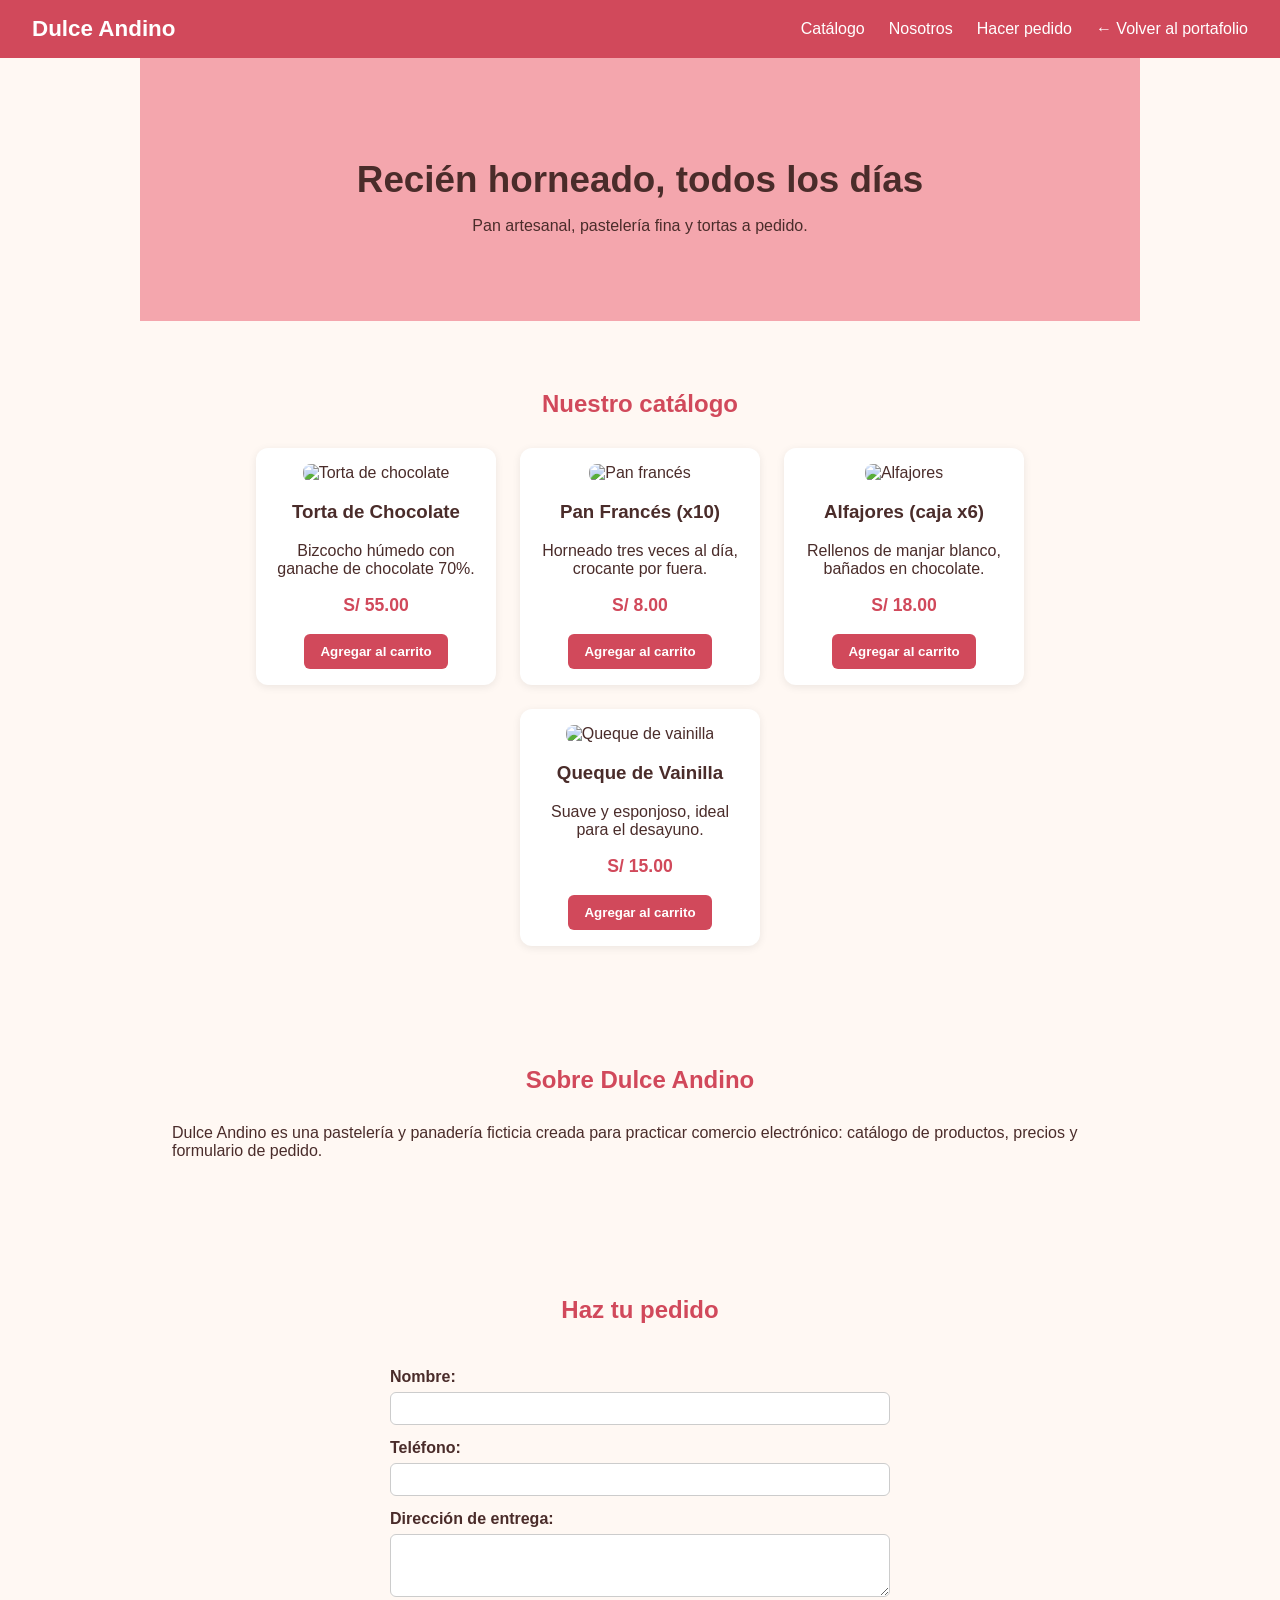
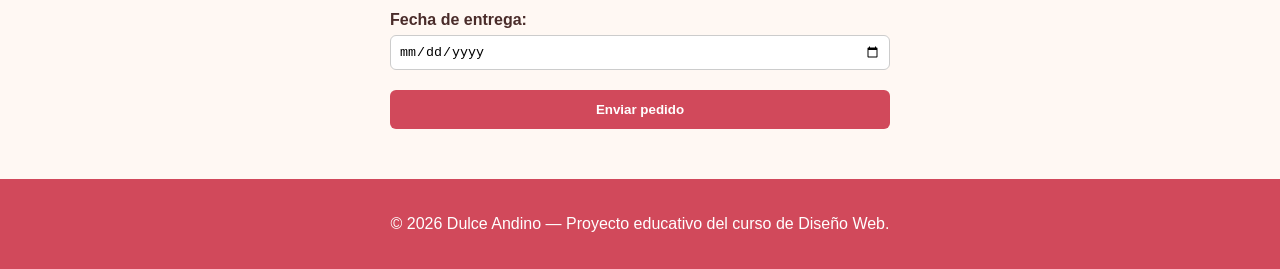
==== html/pasteleria_ecommerce.html @ 41d7ccf1 "Add 31ago26" ====
<!DOCTYPE html>
<html lang="es">
<head>
  <meta charset="UTF-8">
  <meta name="viewport" content="width=device-width, initial-scale=1.0">
  <meta name="description" content="Dulce Andino - Pastelería y Panadería">
  <title>Dulce Andino - Pastelería y Panadería</title>
  <link rel="stylesheet" href="../css/pasteleria_ecommerce.css">
</head>
<body>
  <header>
    <div class="logo">Dulce Andino</div>
    <nav>
      <ul>
        <li><a href="#catalogo">Catálogo</a></li>
        <li><a href="#nosotros">Nosotros</a></li>
        <li><a href="#contacto">Hacer pedido</a></li>
        <li><a href="portafolio.html">← Volver al portafolio</a></li>
      </ul>
    </nav>
  </header>

  <main>
    <section class="hero">
      <h1>Recién horneado, todos los días</h1>
      <p>Pan artesanal, pastelería fina y tortas a pedido.</p>
    </section>

    <section id="catalogo">
      <h2>Nuestro catálogo</h2>
      <div class="productos-grid">

        <article class="producto-card">
          <img src="https://placehold.co/220x160?text=Torta+Chocolate" alt="Torta de chocolate">
          <h3>Torta de Chocolate</h3>
          <p>Bizcocho húmedo con ganache de chocolate 70%.</p>
          <p class="precio">S/ 55.00</p>
          <button type="button">Agregar al carrito</button>
        </article>

        <article class="producto-card">
          <img src="https://placehold.co/220x160?text=Pan+Frances" alt="Pan francés">
          <h3>Pan Francés (x10)</h3>
          <p>Horneado tres veces al día, crocante por fuera.</p>
          <p class="precio">S/ 8.00</p>
          <button type="button">Agregar al carrito</button>
        </article>

        <article class="producto-card">
          <img src="https://placehold.co/220x160?text=Alfajores" alt="Alfajores">
          <h3>Alfajores (caja x6)</h3>
          <p>Rellenos de manjar blanco, bañados en chocolate.</p>
          <p class="precio">S/ 18.00</p>
          <button type="button">Agregar al carrito</button>
        </article>

        <article class="producto-card">
          <img src="https://placehold.co/220x160?text=Queque" alt="Queque de vainilla">
          <h3>Queque de Vainilla</h3>
          <p>Suave y esponjoso, ideal para el desayuno.</p>
          <p class="precio">S/ 15.00</p>
          <button type="button">Agregar al carrito</button>
        </article>

      </div>
    </section>

    <section id="nosotros">
      <h2>Sobre Dulce Andino</h2>
      <p>Dulce Andino es una pastelería y panadería ficticia creada para practicar comercio electrónico:
      catálogo de productos, precios y formulario de pedido.</p>
    </section>

    <section id="contacto">
      <h2>Haz tu pedido</h2>
      <form>
        <label for="nombre">Nombre:</label>
        <input type="text" id="nombre" name="nombre" required>

        <label for="telefono">Teléfono:</label>
        <input type="tel" id="telefono" name="telefono">

        <label for="direccion">Dirección de entrega:</label>
        <textarea id="direccion" name="direccion" rows="3"></textarea>

        <label for="fecha">Fecha de entrega:</label>
        <input type="date" id="fecha" name="fecha">

        <input type="submit" value="Enviar pedido">
      </form>
    </section>
  </main>

  <footer>
    <p>&copy; 2026 Dulce Andino — Proyecto educativo del curso de Diseño Web.</p>
  </footer>
</body>
</html>
---- css/pasteleria_ecommerce.css ----
* { box-sizing: border-box; }

body {
  font-family: 'Trebuchet MS', Arial, sans-serif;
  margin: 0;
  background-color: #fff8f3;
  color: #4a2c2a;
}

header {
  display: flex;
  justify-content: space-between;
  align-items: center;
  background-color: #d1495b;
  color: white;
  padding: 16px 32px;
}

.logo { font-size: 1.4rem; font-weight: bold; }

header nav ul {
  list-style: none;
  display: flex;
  gap: 24px;
  margin: 0;
  padding: 0;
}

header nav a { color: white; text-decoration: none; }
header nav a:hover { text-decoration: underline; }

.hero {
  background-color: #f4a6ad;
  text-align: center;
  padding: 70px 20px;
  color: #4a2c2a;
}

.hero h1 { font-size: 2.3rem; margin-bottom: 10px; }

section { padding: 50px 32px; max-width: 1000px; margin: 0 auto; }
h2 { text-align: center; color: #d1495b; margin-bottom: 30px; }

.productos-grid { display: flex; flex-wrap: wrap; gap: 24px; justify-content: center; }

.producto-card {
  background-color: white;
  border-radius: 12px;
  padding: 16px;
  width: 240px;
  text-align: center;
  box-shadow: 0 2px 8px rgba(0, 0, 0, 0.08);
}

.producto-card img { width: 100%; border-radius: 8px; }
.precio { font-weight: bold; color: #d1495b; font-size: 1.1rem; }

.producto-card button {
  background-color: #d1495b;
  color: white;
  border: none;
  padding: 10px 16px;
  border-radius: 6px;
  cursor: pointer;
  font-weight: bold;
}

.producto-card button:hover { background-color: #a83346; }

form { max-width: 500px; margin: 0 auto; display: flex; flex-direction: column; }
form label { margin-top: 14px; font-weight: bold; }

form input, form textarea {
  padding: 8px;
  margin-top: 6px;
  border-radius: 6px;
  border: 1px solid #ccc;
}

form input[type="submit"] {
  margin-top: 20px;
  background-color: #d1495b;
  color: white;
  border: none;
  padding: 12px;
  border-radius: 6px;
  font-weight: bold;
  cursor: pointer;
}

footer { background-color: #d1495b; color: white; text-align: center; padding: 20px; }
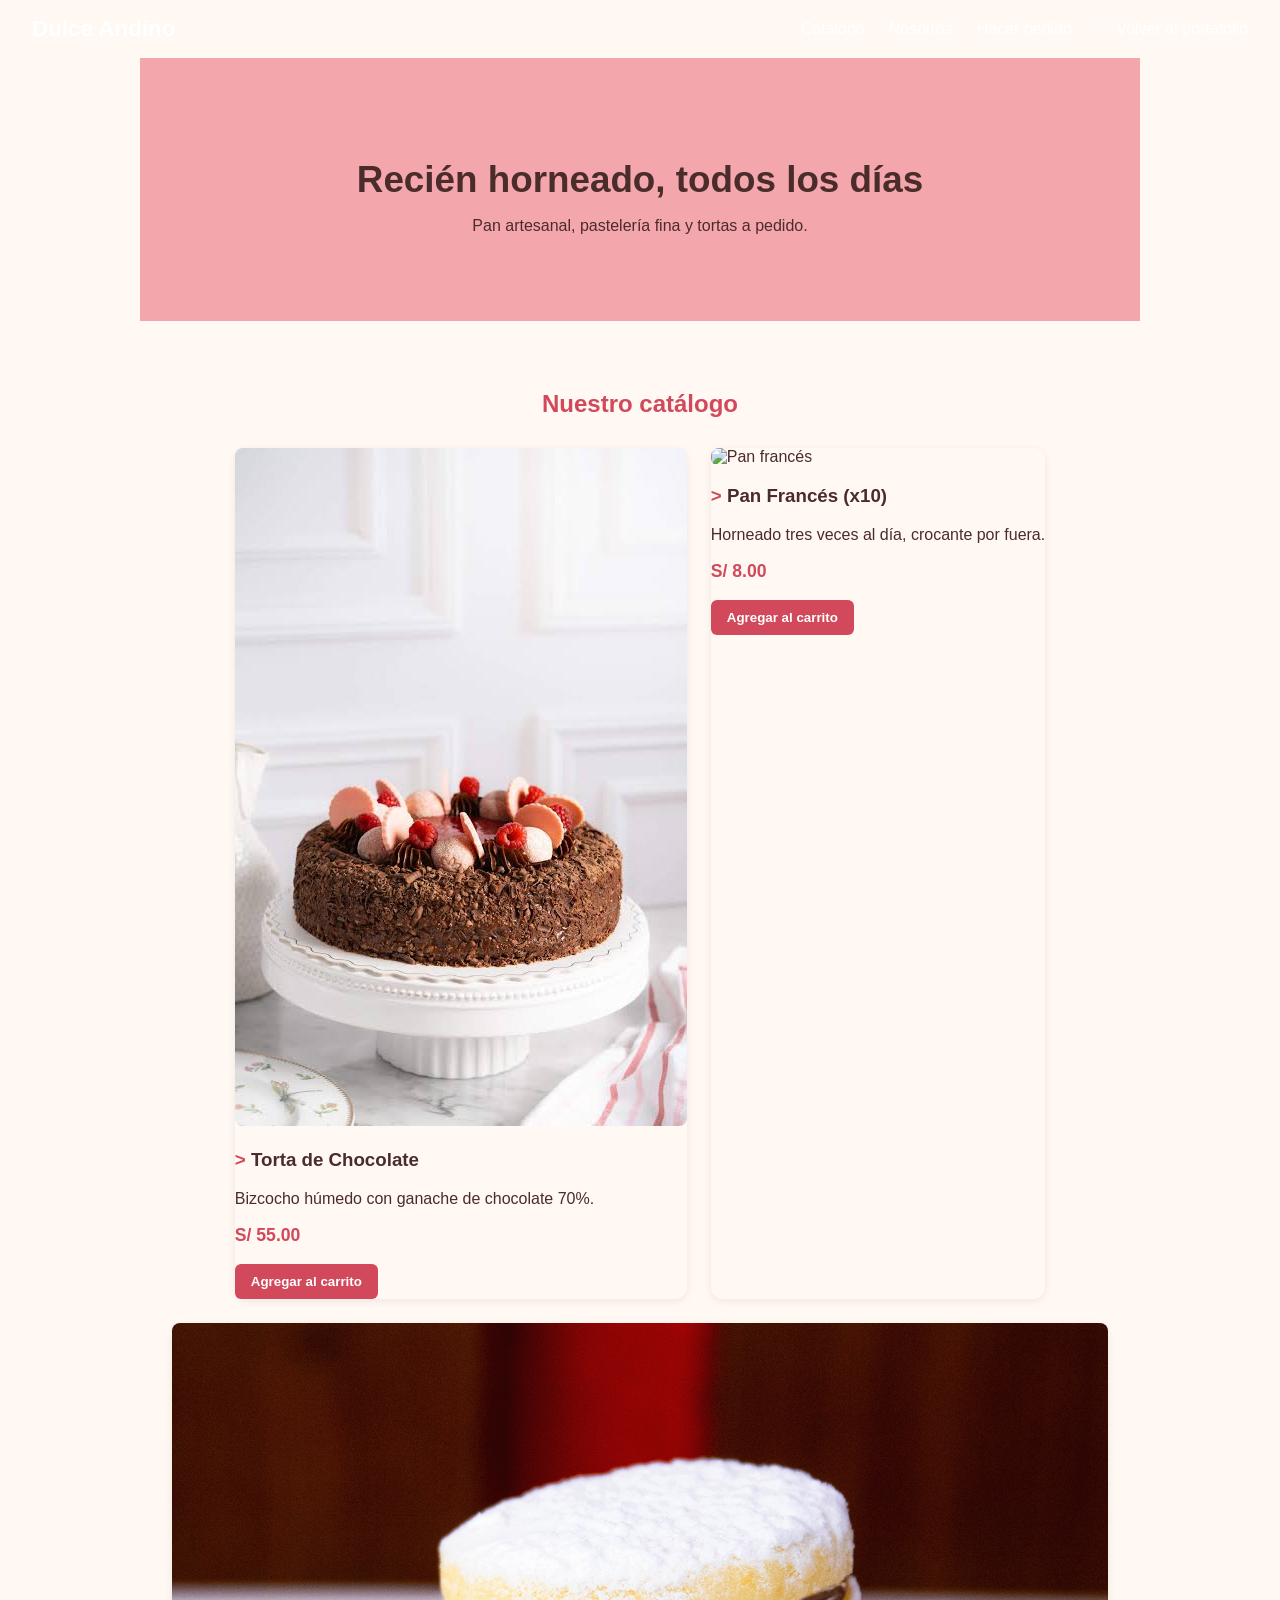
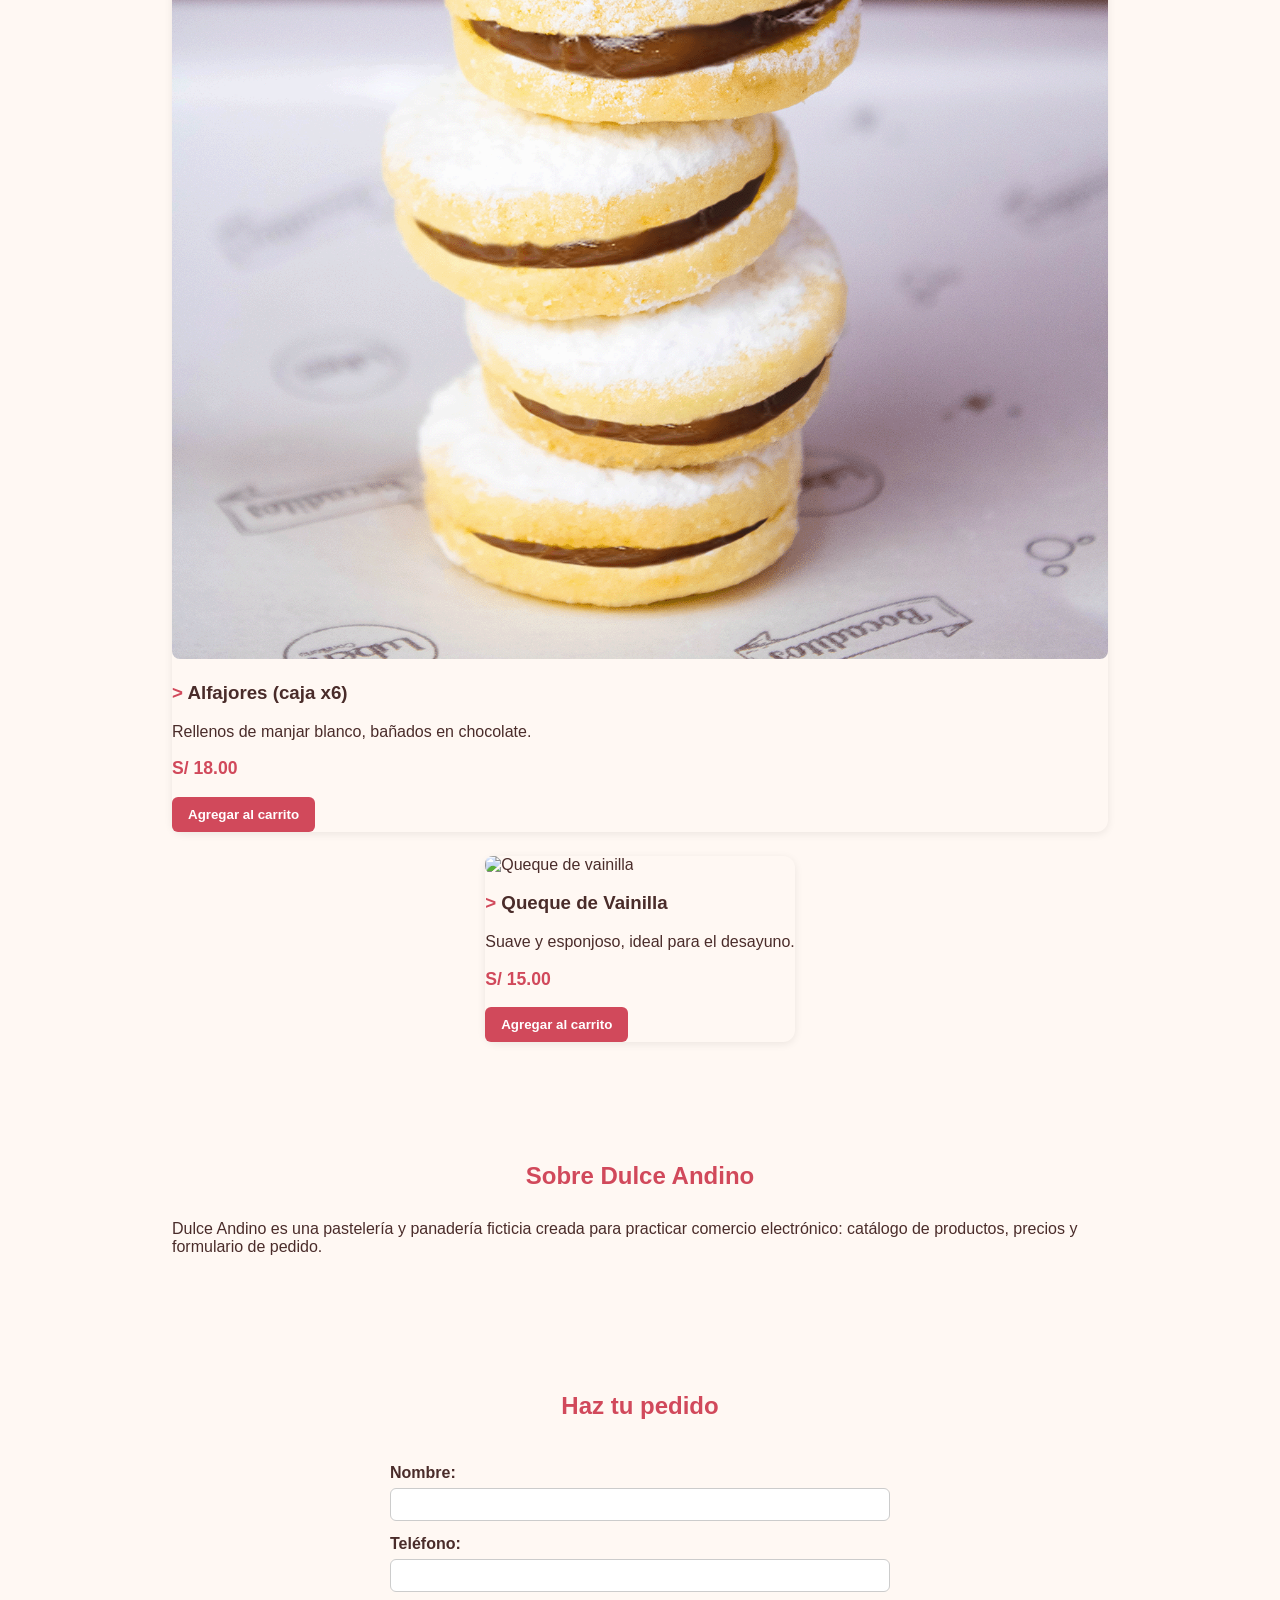
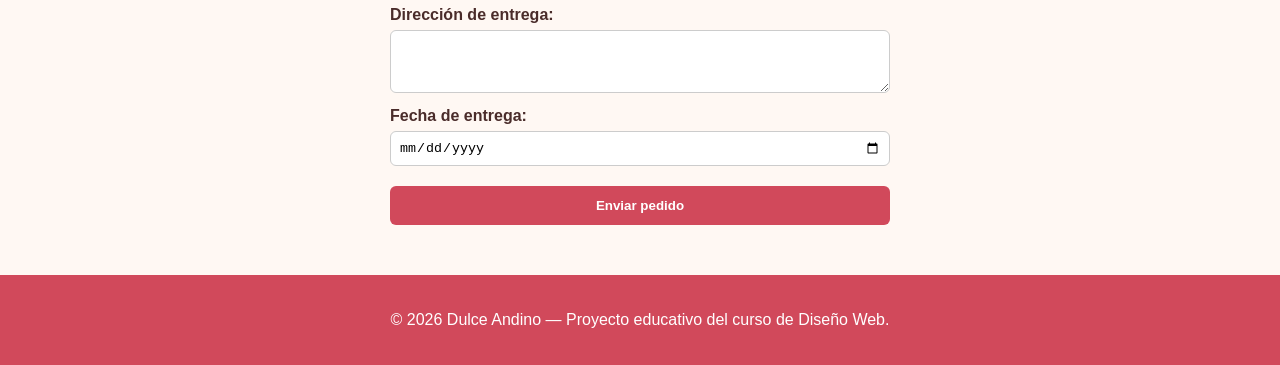
==== commit e586f322: "first commit" ====
--- a/html/pasteleria_ecommerce.html
+++ b/html/pasteleria_ecommerce.html
@@ -31,7 +31,7 @@
       <div class="productos-grid">
 
         <article class="producto-card">
-          <img src="https://placehold.co/220x160?text=Torta+Chocolate" alt="Torta de chocolate">
+          <img src="../img/torta-chocolate.jpg" alt="Torta de chocolate">
           <h3>Torta de Chocolate</h3>
           <p>Bizcocho húmedo con ganache de chocolate 70%.</p>
           <p class="precio">S/ 55.00</p>
@@ -39,7 +39,7 @@
         </article>
 
         <article class="producto-card">
-          <img src="https://placehold.co/220x160?text=Pan+Frances" alt="Pan francés">
+          <img src="../img/pan-frances.jpg" alt="Pan francés">
           <h3>Pan Francés (x10)</h3>
           <p>Horneado tres veces al día, crocante por fuera.</p>
           <p class="precio">S/ 8.00</p>
@@ -47,7 +47,7 @@
         </article>
 
         <article class="producto-card">
-          <img src="https://placehold.co/220x160?text=Alfajores" alt="Alfajores">
+          <img src="../img/alfajores.png" alt="Alfajores">
           <h3>Alfajores (caja x6)</h3>
           <p>Rellenos de manjar blanco, bañados en chocolate.</p>
           <p class="precio">S/ 18.00</p>
@@ -55,7 +55,7 @@
         </article>
 
         <article class="producto-card">
-          <img src="https://placehold.co/220x160?text=Queque" alt="Queque de vainilla">
+          <img src=img src="../img/queque.jpg" alt="Queque de vainilla">
           <h3>Queque de Vainilla</h3>
           <p>Suave y esponjoso, ideal para el desayuno.</p>
           <p class="precio">S/ 15.00</p>
--- a/css/pasteleria_ecommerce.css
+++ b/css/pasteleria_ecommerce.css
@@ -1,17 +1,23 @@
 * { box-sizing: border-box; }
 
+:root{
+  --rosa-marca: #d1495b;
+  --marron-texto: #4a2c2a;
+  --rosa-claro: #f4a6ad;
+  --fondo: #fff8f3;
+}
 body {
   font-family: 'Trebuchet MS', Arial, sans-serif;
   margin: 0;
-  background-color: #fff8f3;
-  color: #4a2c2a;
+  background-color: var(--fondo);
+  color: var(--marron-texto);
 }
 
 header {
   display: flex;
   justify-content: space-between;
   align-items: center;
-  background-color: #d1495b;
+  background-color:var (--rosa-marca);
   color: white;
   padding: 16px 32px;
 }
@@ -30,33 +36,37 @@
 header nav a:hover { text-decoration: underline; }
 
 .hero {
-  background-color: #f4a6ad;
+  background-color: var(--rosa-claro);
   text-align: center;
   padding: 70px 20px;
-  color: #4a2c2a;
+  color: var(-- --marron-texto);
 }
 
 .hero h1 { font-size: 2.3rem; margin-bottom: 10px; }
 
 section { padding: 50px 32px; max-width: 1000px; margin: 0 auto; }
-h2 { text-align: center; color: #d1495b; margin-bottom: 30px; }
+h2 { text-align: center; color: var(--rosa-marca); margin-bottom: 30px; }
 
 .productos-grid { display: flex; flex-wrap: wrap; gap: 24px; justify-content: center; }
 
-.producto-card {
-  background-color: white;
+.producto-card 
+{
+  -webkit-border-radius: 12px;
+  -moz-border-radius: 12px;
   border-radius: 12px;
-  padding: 16px;
-  width: 240px;
-  text-align: center;
   box-shadow: 0 2px 8px rgba(0, 0, 0, 0.08);
+}
+.producto-card h3::before {
+  content: "> ";
+  color: var(--rosa-marca);
+  font-weight: bold;
 }
 
 .producto-card img { width: 100%; border-radius: 8px; }
-.precio { font-weight: bold; color: #d1495b; font-size: 1.1rem; }
+.precio { font-weight: bold; color: var(--rosa-marca); font-size: 1.1rem; }
 
 .producto-card button {
-  background-color: #d1495b;
+  background-color: var(--rosa-marca);
   color: white;
   border: none;
   padding: 10px 16px;
@@ -79,7 +89,7 @@
 
 form input[type="submit"] {
   margin-top: 20px;
-  background-color: #d1495b;
+  background-color: var(--rosa-marca);
   color: white;
   border: none;
   padding: 12px;
@@ -88,4 +98,4 @@
   cursor: pointer;
 }
 
-footer { background-color: #d1495b; color: white; text-align: center; padding: 20px; }+footer { background-color: var(--rosa-marca); color: white; text-align: center; padding: 20px; }
